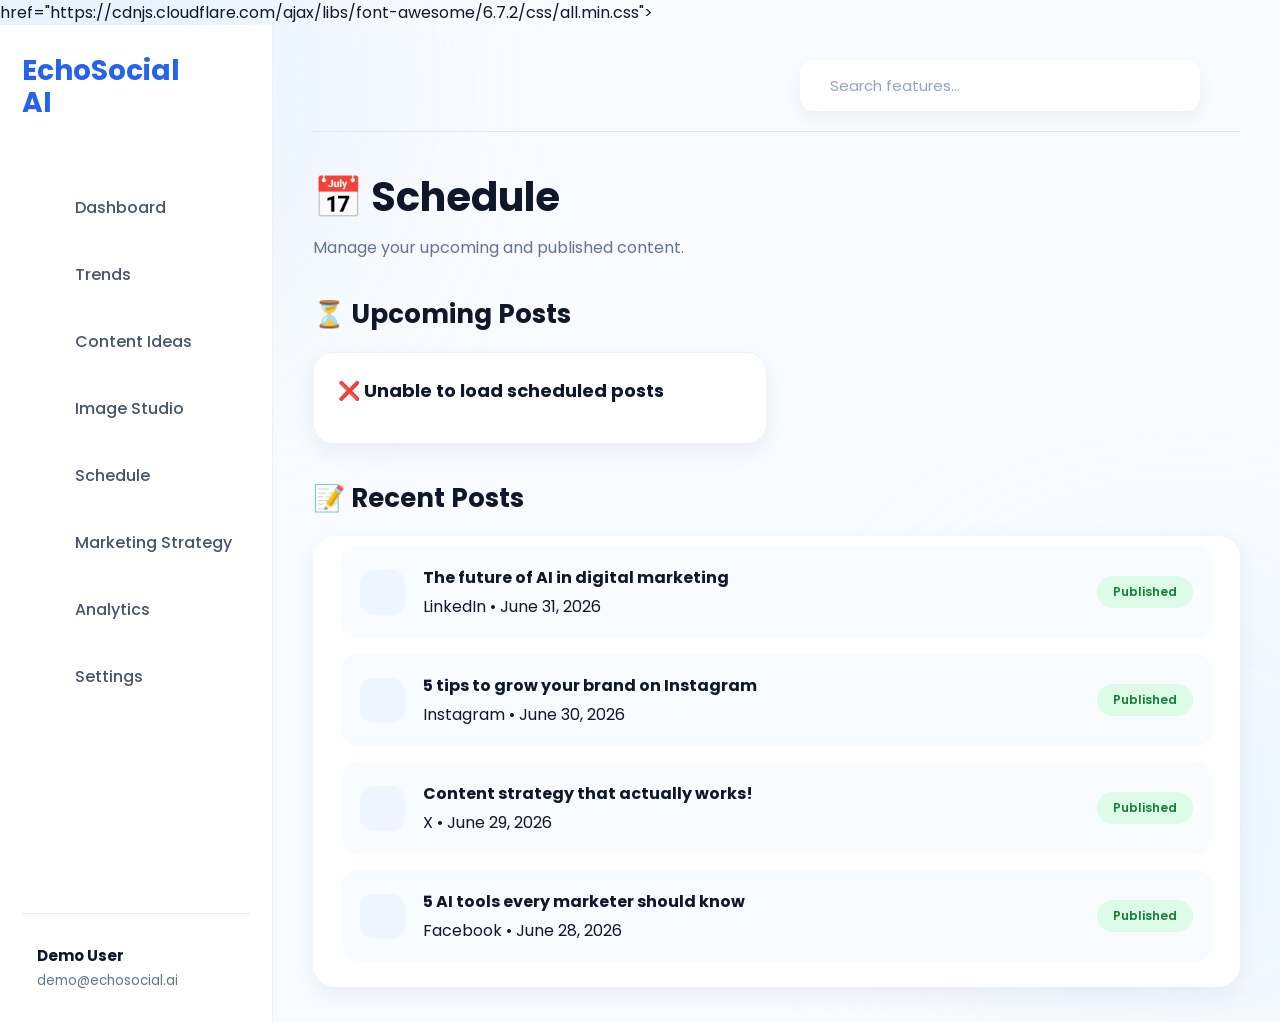
==== frontend/schedule.html @ a5c51850 "Initial EchoSocial AI version" ====
<!DOCTYPE html>
<html lang="en">

<head>

<meta charset="UTF-8">
<meta name="viewport" content="width=device-width, initial-scale=1.0">
<title>EchoSocial AI Schedule</title>
<link rel="stylesheet" href="schedule.css">
<link href="https://fonts.googleapis.com/css2?family=Poppins:wght@300;400;500;600;700&display=swap" rel="stylesheet">
<link rel="stylesheet">
href="https://cdnjs.cloudflare.com/ajax/libs/font-awesome/6.7.2/css/all.min.css">
</head>

<body>
  <div class="bg-circle circle1"></div>
<div class="bg-circle circle2"></div>
<div class="dashboard-layout">

<aside class="sidebar">
<h2 class="logo">
EchoSocial
<br>
AI
</h2>



<ul class="sidebar-menu">

<li onclick="window.location.href='dashboard.html'">
    <i class="fa-solid fa-house"></i>
    Dashboard
</li>


<li onclick="window.location.href='trends.html'">
    <i class="fa-solid fa-arrow-trend-up"></i>
    Trends
</li>


<li onclick="window.location.href='content-ideas.html'">
    <i class="fa-solid fa-lightbulb"></i>
    Content Ideas
</li>


<li onclick="window.location.href='image-studio.html'">
    <i class="fa-solid fa-image"></i>
    Image Studio
</li>

<li onclick="window.location.href='schedule.html'">
    <i class="fa-solid fa-calendar-days"></i>
    Schedule
</li>

<li onclick="window.location.href='marketing.html'">
    <i class="fa-solid fa-chart-line"></i>
    Marketing Strategy
</li>


<li onclick="window.location.href='analytics.html'">
    <i class="fa-solid fa-chart-column"></i>
    Analytics
</li>


<li onclick="window.location.href='settings.html'">
    <i class="fa-solid fa-gear"></i>
    Settings
</li>

</ul>


<div class="sidebar-user">


<i class="fa-solid fa-user"></i>


<div>

<strong>
Demo User
</strong>


<small>
demo@echosocial.ai
</small>


</div>


</div>



</aside>

<main class="main-content">
<header class="topbar">
<div class="top-right">
<div class="search-box">
<i class="fa-solid fa-magnifying-glass"></i>
<input 
type="text"
placeholder="Search features...">

</div>
<i class="fa-regular fa-bell notification"></i>
<i class="fa-solid fa-user-circle profile-icon"></i>
</div>

</header>

<div class="schedule-page">

<h1>
📅 Schedule
</h1>

<p class="subtitle">
Manage your upcoming and published content.
</p>

<div class="schedule-section">

<h2>
⏳ Upcoming Posts
</h2>


<div class="posts-grid" id="upcomingPosts">

</div>

</div>

<div class="schedule-section">
<h2>
📝 Recent Posts
</h2>

<div class="recent-card" id="recentPosts">
    
      <div class="post-item">
    <div class="post-left">
        <i class="fa-brands fa-linkedin linkedin"></i>
        <div>
            <strong>The future of AI in digital marketing</strong>
            <p>LinkedIn • June 31, 2026</p>
        </div>
    </div>
    <span class="published">Published</span>
</div>

        <div class="post-item">
    <div class="post-left">
        <i class="fa-brands fa-instagram instagram"></i>
        <div>
            <strong>5 tips to grow your brand on Instagram</strong>
            <p>Instagram • June 30, 2026</p>
        </div>
    </div>
    <span class="published">Published</span>
</div>

<div class="post-item">
    <div class="post-left">
        <i class="fa-brands fa-x-twitter twitter"></i>
        <div>
            <strong>Content strategy that actually works!</strong>
            <p>X • June 29, 2026</p>
        </div>
    </div>
    <span class="published">Published</span>
</div>

<div class="post-item">
    <div class="post-left">
        <i class="fa-brands fa-facebook facebook"></i>
        <div>
            <strong>5 AI tools every marketer should know</strong>
            <p>Facebook • June 28, 2026</p>
        </div>
    </div>
    <span class="published">Published</span>
</div>
    </div>


</div>


</div>
</div>


<script src="schedule.js"></script>
<script src="theme.js"></script>
</body>

</html>
---- frontend/schedule.css ----
@import url('https://fonts.googleapis.com/css2?family=Poppins:wght@300;400;500;600;700&display=swap');

*{
    margin:0;
    padding:0;
    box-sizing:border-box;
    font-family:'Poppins',sans-serif;
}

body{
    background:#F8FBFF;
    color:#0F172A;
    overflow-x:hidden;
    position:relative;
}

.bg-circle{
    position:fixed;
    border-radius:50%;
    filter:blur(120px);
    z-index:-1;
    opacity:.55;
}

.circle1{
    width:420px;
    height:420px;
    background:#CFE8FF;
    top:-120px;
    left:-120px;
}

.circle2{
    width:350px;
    height:350px;
    background:#DDEFFF;
    bottom:-100px;
    right:-80px;
}

.dashboard{
    width:92%;
    max-width:1400px;
    margin:40px auto;
}

.main-content{
    flex:1;
    width:100%;
    padding:35px 40px;
}

.topbar{
    display:flex;
    justify-content:space-between;
    align-items:center;
    padding-bottom:18px;
    border-bottom:1px solid #E5E7EB;
    margin-bottom:25px;
    gap:40px;
}

.top-right{
    display:flex;
    align-items:center;
    gap:20px;
}

.top-left{
    flex:1;
}

.top-left h1{
    font-size:40px;
    font-weight:700;
    color:#0F172A;
    line-height:1.2;
    margin-bottom:8px;
    max-width:760px;
}

.top-left p{
    font-size:16px;
    color:#64748B;
    line-height:1.6;
    max-width:720px;
}

.top-right{
    display:flex;
    align-items:center;
    gap:20px;
}

.search-box{
    width:400px;
    display:flex;
    align-items:center;
    gap:12px;
    background:white;
    padding:14px 18px;
    border-radius:14px;
    box-shadow:0 8px 20px rgba(15,23,42,.05);
    transition:.3s;
}

.search-box:hover{
    box-shadow:0 10px 25px rgba(37,99,235,.08);
}

.search-box:focus-within{
    box-shadow:0 0 0 4px rgba(37,99,235,.12);
}

.search-box input{
    width:100%;
    border:none;
    outline:none;
    background:transparent;
    font-size:15px;
    color:#334155;
}

.search-box input::placeholder{
    color:#94A3B8;
}

.search-box i{
    color:#94A3B8;
    font-size:16px;
}

.notification{
    font-size:24px;
    color:#64748B;
    cursor:pointer;
    transition:.3s;
}

.notification:hover{
    color:#2563EB;
}

.profile-icon{
    font-size:30px;
    color:#2563EB;
    cursor:pointer;
    transition:.3s;
}

.profile-icon:hover{
    transform:scale(1.08);
}

.logo{
    font-size:34px;
    font-weight:700;
    color:#2563EB;
    display:flex;
    flex-direction:column;
    line-height:1.15;
}

.nav-links{
    display:flex;
    list-style:none;
    gap:35px;
}

.nav-links a{
    text-decoration:none;
    color:#64748B;
    font-weight:500;
    transition:.3s;
}

.nav-links a:hover{
    color:#2563EB;
}

.profile{
    display:flex;
    align-items:center;
    gap:12px;
    background:white;
    padding:12px 22px;
    border-radius:30px;
    box-shadow:0 8px 24px rgba(15,23,42,.06);
}

.profile i{
    color:#2563EB;
}

.welcome h1{
    font-size:46px;
    color:#0F172A;
    margin-bottom:10px;
}

.welcome p{
    color:#64748B;
    font-size:18px;
}

/* ===================================
DASHBOARD LAYOUT
=================================== */

.dashboard-layout{
    display:flex;
    grid-template-columns:260px 1fr;
    min-height:100vh;
    align-items:stretch;
}

/* ===================================
SIDEBAR
=================================== */
.sidebar{
    background:#fff;
    border-right:1px solid #EEF2F7;
    padding:30px 22px;
    display:flex;
    flex-direction:column;
    min-height:100vh;
    align-self:stretch;
    height:auto;
}

.sidebar-menu{
    margin-top:20px;
    flex:1;
}

.sidebar .logo{
    font-size:28px;
    font-weight:700;
    color:#2563EB;
    margin-bottom:40px;
}

.sidebar-menu{
    list-style:none;
}

.sidebar-menu li{
    display:flex;
    align-items:center;
    gap:15px;
    padding:16px 18px;
    margin-bottom:10px;
    border-radius:14px;
    cursor:pointer;
    transition:.3s;
    color:#475569;
    font-weight:500;
}

.sidebar-menu li:hover{
    background:#EFF6FF;
    color:#2563EB;
}

.sidebar-menu li.active{
    background:#EFF6FF;
    color:#2563EB;
    font-weight:600;
}

.sidebar-menu i{
    width:20px;
    text-align:center;
}

/* ===================================
USER
=================================== */

.sidebar-user{
    display:flex;
    align-items:center;
    gap:15px;
    padding-top:30px;
    border-top:1px solid #E5E7EB;
}

.sidebar-user i{
    font-size:40px;
    color:#2563EB;
}

.sidebar-user strong{
    display:block;
    font-size:15px;
}

.sidebar-user small{
    color:#64748B;
}

.topbar{
    display:flex;
    justify-content:flex-end;
    align-items:center;
    margin-bottom:35px;
    border-bottom:1px solid #E5E7EB;
    padding-bottom:20px;
}

.top-icons{
    display:flex;
    align-items:center;
    gap:25px;
}

.top-icons i{
    font-size:30px;
    color:#2563EB;
    cursor:pointer;
}

.posts-grid{
    display:grid;
    grid-template-columns: repeat(auto-fit,minmax(280px,1fr));
    gap:20px;
}

.post-card{
    background:white;
    padding:24px;
    border-radius:20px;
    box-shadow:0 10px 30px rgba(15,23,42,0.08);
    border:1px solid #EEF2F7;
    transition:.3s;
}


.post-card h3{
    font-size:18px;
    margin-bottom:15px;
    color:#0F172A;
}


.post-card p{
    color:#64748B;
    margin:8px 0;
    font-size:14px;
}


.status{
    display:inline-block;
    margin-top:12px;
    padding:6px 14px;
    border-radius:20px;
    background:#DCFCE7;
    color:#16A34A;
    font-size:13px;
    font-weight:600;
}

.post-card:hover{
    transform:translateY(-5px);
}

@media(max-width:900px){
.posts-grid{
grid-template-columns:repeat(2,1fr);
}
}

@media(max-width:600px){
.posts-grid{
grid-template-columns:1fr;
}
}

.schedule-section{
    margin-top:35px;
}

/* DARK MODE */
body.dark{
    background:#0F172A;
    color:#E2E8F0;
}

body.dark .stat-card,
body.dark .chart-card,
body.dark .settings-card,
body.dark .system-card,
body.dark .insights-card,
body.dark .post-card{
    background:#1E293B;
    color:#E2E8F0;
}

body.dark .sidebar{
    background:#111827;
    border-color:#334155;
}

body.dark .sidebar-menu li{
    color:#CBD5E1;
}

body.dark .sidebar-menu li:hover{
    background:#1E40AF;
    color:white;
}

body.dark h1,
body.dark h2,
body.dark h3{
    color:#F8FAFC;
}

body.dark p,
body.dark label,
body.dark small{
    color:#CBD5E1;
}

body.dark input{
    background:#0F172A;
    border-color:#334155;
    color:white;
}

body.dark .search-box{
    background:#1E293B;
}

body.dark .search-box input{
    color:white;
}


.schedule-item{
    background:#F8FBFF;
    padding:18px;
    border-radius:15px;
}


.schedule-item p{
    color:#64748B;
    margin:5px 0;
}


.scheduled{
    margin-top:12px;
    display:inline-block;
    background:#DCFCE7;
    color:#15803D;
    padding:6px 14px;
    border-radius:20px;
    font-size:12px;
    font-weight:600;
}

.schedule-grid{
    display:grid;
    grid-template-columns:1fr 1fr;
    gap:16px;
    margin-top:20px;
}

.schedule-box:hover strong{
    color:#2563EB;
}

.green{
    background:#DCFCE7;
    color:#15803D;
}

.yellow{
    background:#FEF3C7;
    color:#B45309;
}

.schedule-page h1{
    font-size:40px;
    color:#0F172A;
    margin-bottom:8px;
}

.subtitle{
    color:#64748B;
    font-size:16px;
    margin-bottom:30px;
}

.schedule-section h2{
    font-size:26px;
    color:#0F172A;
    margin-bottom:18px;
}

.posts-grid{
    display:grid;
    grid-template-columns:repeat(2,1fr);
    gap:20px;
}

.post-card{
    background:white;
    border-radius:20px;
    padding:24px;
    box-shadow:
    0 8px 24px rgba(15,23,42,.06);
    border:1px solid #EEF2F7;
    display:flex;
    justify-content:space-between;
    align-items:center;
    transition:.3s;
}

.post-card:hover{
    transform:translateY(-4px);
}

.post-left{
    display:flex;
    align-items:center;
    gap:18px;
}
.post-left i{

    width:45px;
    height:45px;

    display:flex;
    align-items:center;
    justify-content:center;

    border-radius:14px;

    background:#EFF6FF;

    font-size:22px;

}


/* keep platform colors */

.linkedin{
    color:#0A66C2 !important;
}


.instagram{
    color:#E1306C !important;
}


.twitter{
    color:#000 !important;
}


.facebook{
    color:#1877F2 !important;
}

.post-card strong{
    font-size:16px;
    color:#0F172A;
}

.post-card p{
    color:#64748B;
    font-size:14px;
    margin-top:5px;
}

.status{
    background:#DCFCE7;
    color:#15803D;
    padding:7px 16px;
    border-radius:30px;
    font-size:12px;
    font-weight:600;
}

.published{
    background:#DCFCE7;
    color:#15803D;
    padding:7px 16px;
    border-radius:30px;
    font-size:12px;
    font-weight:600;
}

.post-item:hover{
    background:#F8FBFF;
    border-radius:14px;
    padding-left:10px;
    transition:.3s;
}

#recentPosts{
    display:flex;
    flex-direction:column;
    gap:0;
    background:white;
    border-radius:22px;
    padding:10px 28px;
    box-shadow:
    0 8px 24px rgba(15,23,42,.06);
}

#recentPosts .post-item{
    display:flex;
    justify-content:space-between;
    align-items:center;
    padding:18px 0;
    border-bottom:1px solid #E5E7EB;
}

#recentPosts .post-item:last-child{
    border-bottom:none;
}

.post-left p{
    margin:4px 0 0;
}

.linkedin{
    color:#0A66C2;
}

.instagram{
    color:#E1306C;
}

.twitter{
    color:#000;
}

.facebook{
    color:#1877F2;
}

@media(max-width:900px){
.posts-grid{
grid-template-columns:1fr;
}
}

#recentPosts .post-item{
    background:#F8FBFF;
    border:1px solid transparent;
    border-radius:16px;
    padding:18px;
    margin-bottom:16px;
    cursor:pointer;
    transition:.3s ease;
}

#recentPosts .post-item:hover{
    transform:translateY(-5px);
    border-color:#2563EB;
    box-shadow:
    0 10px 25px rgba(37,99,235,.15);
}

#recentPosts .post-item:hover strong{
    color:#2563EB;
}

#recentPosts .post-left i{
    width:45px;
    height:45px;
    display:flex;
    align-items:center;
    justify-content:center;
    background:#EFF6FF;
    border-radius:14px;
}
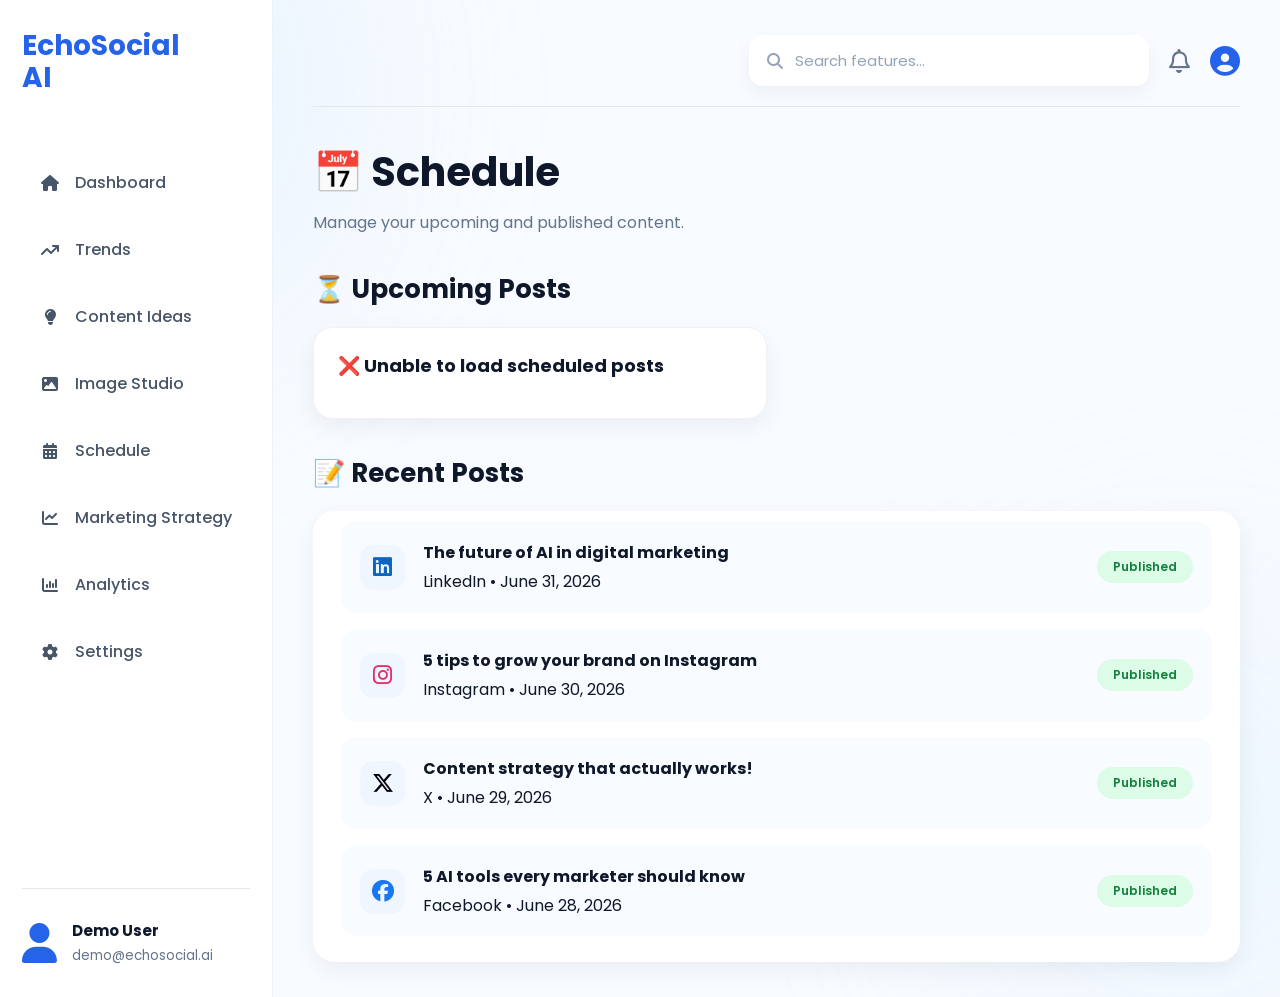
==== commit ae73c54c: "fix schedule layout" ====
--- a/frontend/schedule.html
+++ b/frontend/schedule.html
@@ -8,7 +8,7 @@
 <title>EchoSocial AI Schedule</title>
 <link rel="stylesheet" href="schedule.css">
 <link href="https://fonts.googleapis.com/css2?family=Poppins:wght@300;400;500;600;700&display=swap" rel="stylesheet">
-<link rel="stylesheet">
+<link rel="stylesheet"
 href="https://cdnjs.cloudflare.com/ajax/libs/font-awesome/6.7.2/css/all.min.css">
 </head>
 
